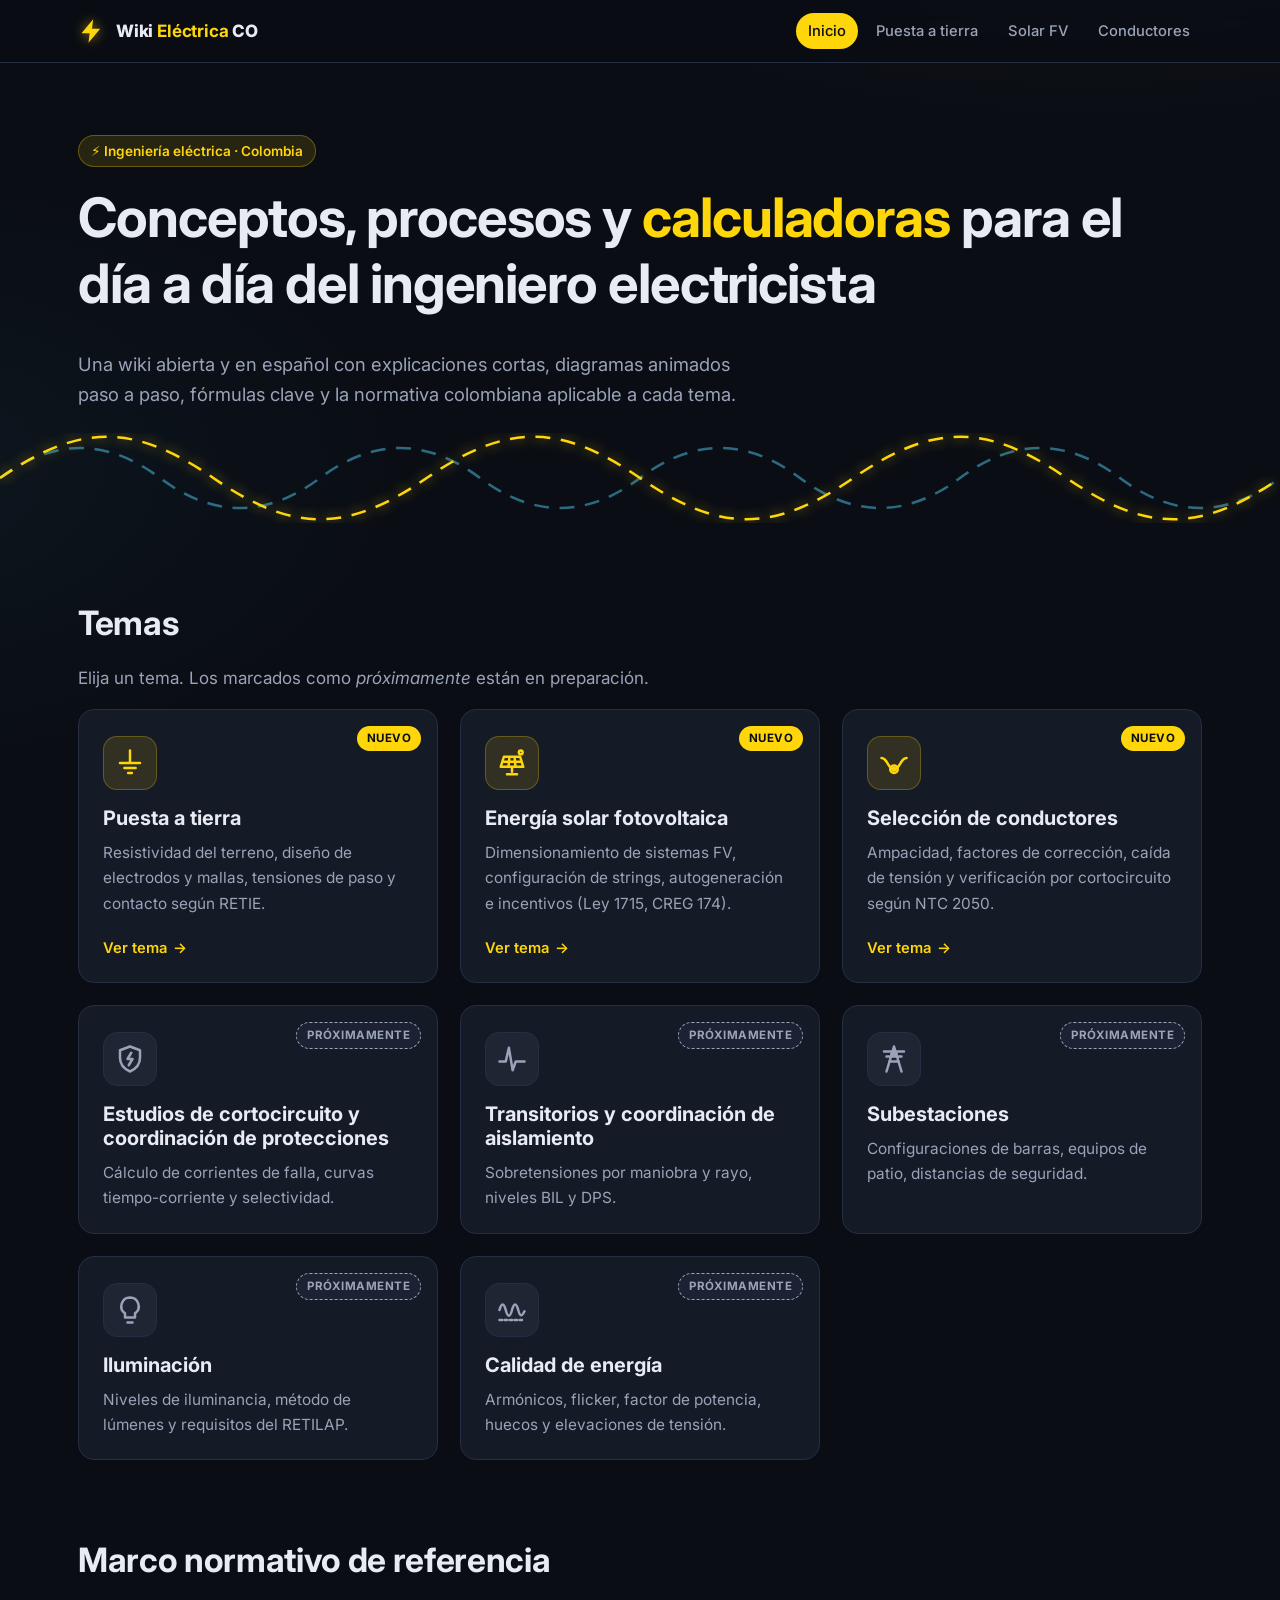
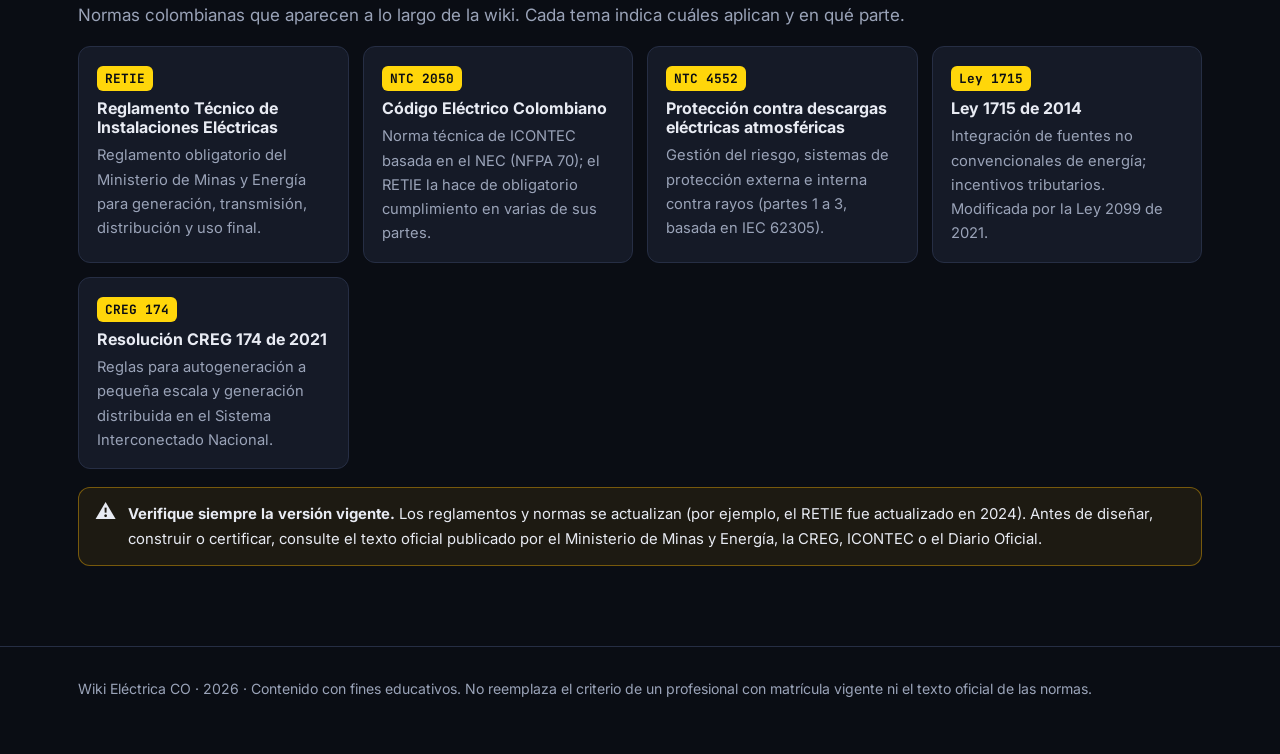
==== index.html @ b531fe26 "Crear wiki de ingeniería eléctrica para Colombia Sitio estático para GitHub Pages con página princip" ====
<!doctype html>
<html lang="es">
<head>
  <meta charset="utf-8">
  <meta name="viewport" content="width=device-width, initial-scale=1">
  <title>Wiki Eléctrica Colombia</title>
  <meta name="description" content="Wiki de ingeniería eléctrica en Colombia: puesta a tierra, energía solar fotovoltaica, selección de conductores y normativa (RETIE, NTC 2050, NTC 4552, Ley 1715, CREG 174).">
  <meta name="theme-color" content="#0a0d14">
  <link rel="icon" href="assets/favicon.svg" type="image/svg+xml">
  <link rel="preconnect" href="https://fonts.googleapis.com">
  <link rel="preconnect" href="https://fonts.gstatic.com" crossorigin>
  <link href="https://fonts.googleapis.com/css2?family=Inter:wght@400;500;600;700;800&family=JetBrains+Mono:wght@500;700&display=swap" rel="stylesheet">
  <link rel="stylesheet" href="css/styles.css">
</head>
<body>

  <header class="topbar">
    <div class="container">
      <a class="brand" href="index.html">
        <svg viewBox="0 0 24 24" fill="#ffd60a" aria-hidden="true"><path d="M13 2 3 14h7l-1 8 10-12h-7l1-8z"/></svg>
        <span>Wiki <b>Eléctrica</b> CO</span>
      </a>
      <button class="menu-btn" aria-label="Abrir menú" aria-expanded="false">☰</button>
      <nav class="nav">
        <a href="index.html" class="active">Inicio</a>
        <a href="temas/puesta-a-tierra.html">Puesta a tierra</a>
        <a href="temas/energia-solar.html">Solar FV</a>
        <a href="temas/seleccion-conductores.html">Conductores</a>
      </nav>
    </div>
  </header>

  <main>
    <section class="hero">
      <div class="container">
        <span class="kicker reveal">⚡ Ingeniería eléctrica · Colombia</span>
        <h1 class="reveal" data-delay="1">Conceptos, procesos y <span class="accent">calculadoras</span> para el día a día del ingeniero electricista</h1>
        <p class="lead reveal" data-delay="2">Una wiki abierta y en español con explicaciones cortas, diagramas animados paso a paso, fórmulas clave y la normativa colombiana aplicable a cada tema.</p>
      </div>
      <svg class="hero-wave" viewBox="0 0 1200 90" preserveAspectRatio="none" aria-hidden="true">
        <path class="second" d="M0 45 C 50 5, 100 5, 150 45 S 250 85, 300 45 S 400 5, 450 45 S 550 85, 600 45 S 700 5, 750 45 S 850 85, 900 45 S 1000 5, 1050 45 S 1150 85, 1200 45"/>
        <path d="M0 45 C 75 -10, 125 -10, 200 45 S 325 100, 400 45 S 525 -10, 600 45 S 725 100, 800 45 S 925 -10, 1000 45 S 1125 100, 1200 45"/>
      </svg>
    </section>

    <section id="temas">
      <div class="container">
        <h2 class="reveal">Temas</h2>
        <p class="muted reveal">Elija un tema. Los marcados como <em>próximamente</em> están en preparación.</p>

        <div class="cards">
          <!-- ===== Temas disponibles ===== -->
          <a class="card live reveal" data-delay="1" href="temas/puesta-a-tierra.html">
            <span class="badge new">Nuevo</span>
            <div class="icon"><svg viewBox="0 0 24 24"><path d="M12 2v10M4 12h16M7.5 16h9M10.5 20h3"/></svg></div>
            <h3>Puesta a tierra</h3>
            <p>Resistividad del terreno, diseño de electrodos y mallas, tensiones de paso y contacto según RETIE.</p>
            <span class="go">Ver tema <span>→</span></span>
          </a>

          <a class="card live reveal" data-delay="2" href="temas/energia-solar.html">
            <span class="badge new">Nuevo</span>
            <div class="icon"><svg viewBox="0 0 24 24"><path d="M3 15l2.5-8h13l2.5 8zM4.2 11h15.6M10 7l-.8 8M14 7l.8 8M12 15v4M8 21h8"/><circle cx="19" cy="3.5" r="1.5"/></svg></div>
            <h3>Energía solar fotovoltaica</h3>
            <p>Dimensionamiento de sistemas FV, configuración de strings, autogeneración e incentivos (Ley 1715, CREG 174).</p>
            <span class="go">Ver tema <span>→</span></span>
          </a>

          <a class="card live reveal" data-delay="3" href="temas/seleccion-conductores.html">
            <span class="badge new">Nuevo</span>
            <div class="icon"><svg viewBox="0 0 24 24"><path d="M2 8c5 0 5 9 10 9s5-9 10-9"/><circle cx="12" cy="17" r="3"/><circle cx="12" cy="17" r="1"/></svg></div>
            <h3>Selección de conductores</h3>
            <p>Ampacidad, factores de corrección, caída de tensión y verificación por cortocircuito según NTC 2050.</p>
            <span class="go">Ver tema <span>→</span></span>
          </a>

          <!-- ===== Próximamente =====
               Para publicar uno: cambie <div class="card soon"> por
               <a class="card live" href="temas/archivo.html"> y quite el badge. -->
          <div class="card soon reveal" data-delay="4" aria-disabled="true">
            <span class="badge">Próximamente</span>
            <div class="icon"><svg viewBox="0 0 24 24"><path d="M12 2l8 3v6c0 5-3.5 9-8 11-4.5-2-8-6-8-11V5z"/><path d="M13 7l-3 5h4l-3 5"/></svg></div>
            <h3>Estudios de cortocircuito y coordinación de protecciones</h3>
            <p>Cálculo de corrientes de falla, curvas tiempo-corriente y selectividad.</p>
          </div>

          <div class="card soon reveal" data-delay="5" aria-disabled="true">
            <span class="badge">Próximamente</span>
            <div class="icon"><svg viewBox="0 0 24 24"><path d="M2 14h5l2.5-11 3 18 2.5-7h7"/></svg></div>
            <h3>Transitorios y coordinación de aislamiento</h3>
            <p>Sobretensiones por maniobra y rayo, niveles BIL y DPS.</p>
          </div>

          <div class="card soon reveal" data-delay="6" aria-disabled="true">
            <span class="badge">Próximamente</span>
            <div class="icon"><svg viewBox="0 0 24 24"><path d="M12 2 6 22M12 2l6 20M8.2 14h7.6M9.8 8h4.4M4 6h16M6 10h12"/></svg></div>
            <h3>Subestaciones</h3>
            <p>Configuraciones de barras, equipos de patio, distancias de seguridad.</p>
          </div>

          <div class="card soon reveal" data-delay="7" aria-disabled="true">
            <span class="badge">Próximamente</span>
            <div class="icon"><svg viewBox="0 0 24 24"><path d="M9 18h6M10 22h4M12 2a7 7 0 0 0-4 12.7V18h8v-3.3A7 7 0 0 0 12 2z"/></svg></div>
            <h3>Iluminación</h3>
            <p>Niveles de iluminancia, método de lúmenes y requisitos del RETILAP.</p>
          </div>

          <div class="card soon reveal" data-delay="7" aria-disabled="true">
            <span class="badge">Próximamente</span>
            <div class="icon"><svg viewBox="0 0 24 24"><path d="M2 12c1.5-6 3.5-6 5 0s3.5 6 5 0 3.5-6 5 0 3 5 5 1"/><path d="M2 20h20" stroke-dasharray="2 2"/></svg></div>
            <h3>Calidad de energía</h3>
            <p>Armónicos, flicker, factor de potencia, huecos y elevaciones de tensión.</p>
          </div>
        </div>
      </div>
    </section>

    <section id="normativa">
      <div class="container">
        <h2 class="reveal">Marco normativo de referencia</h2>
        <p class="muted reveal">Normas colombianas que aparecen a lo largo de la wiki. Cada tema indica cuáles aplican y en qué parte.</p>
        <div class="norms">
          <div class="norm reveal" data-delay="1">
            <span class="tag">RETIE</span>
            <h4>Reglamento Técnico de Instalaciones Eléctricas</h4>
            <p>Reglamento obligatorio del Ministerio de Minas y Energía para generación, transmisión, distribución y uso final.</p>
          </div>
          <div class="norm reveal" data-delay="2">
            <span class="tag">NTC 2050</span>
            <h4>Código Eléctrico Colombiano</h4>
            <p>Norma técnica de ICONTEC basada en el NEC (NFPA 70); el RETIE la hace de obligatorio cumplimiento en varias de sus partes.</p>
          </div>
          <div class="norm reveal" data-delay="3">
            <span class="tag">NTC 4552</span>
            <h4>Protección contra descargas eléctricas atmosféricas</h4>
            <p>Gestión del riesgo, sistemas de protección externa e interna contra rayos (partes 1 a 3, basada en IEC 62305).</p>
          </div>
          <div class="norm reveal" data-delay="4">
            <span class="tag">Ley 1715</span>
            <h4>Ley 1715 de 2014</h4>
            <p>Integración de fuentes no convencionales de energía; incentivos tributarios. Modificada por la Ley 2099 de 2021.</p>
          </div>
          <div class="norm reveal" data-delay="5">
            <span class="tag">CREG 174</span>
            <h4>Resolución CREG 174 de 2021</h4>
            <p>Reglas para autogeneración a pequeña escala y generación distribuida en el Sistema Interconectado Nacional.</p>
          </div>
        </div>
        <div class="notice reveal">
          <span class="ico">⚠️</span>
          <p><strong>Verifique siempre la versión vigente.</strong> Los reglamentos y normas se actualizan (por ejemplo, el RETIE fue actualizado en 2024). Antes de diseñar, construir o certificar, consulte el texto oficial publicado por el Ministerio de Minas y Energía, la CREG, ICONTEC o el Diario Oficial.</p>
        </div>
      </div>
    </section>
  </main>

  <footer>
    <div class="container">
      <p>Wiki Eléctrica CO · <span data-year></span> · Contenido con fines educativos. No reemplaza el criterio de un profesional con matrícula vigente ni el texto oficial de las normas.</p>
    </div>
  </footer>

  <script src="js/main.js"></script>
</body>
</html>
---- css/styles.css ----
/* =========================================================
   Wiki Eléctrica Colombia — estilos globales
   Tema oscuro con acentos amarillo eléctrico.
   Para cambiar colores, edite las variables de :root.
   ========================================================= */

:root {
  --bg: #0a0d14;
  --bg-2: #10141f;
  --surface: #151a27;
  --surface-2: #1c2233;
  --border: #262e44;
  --text: #e8ebf3;
  --muted: #9aa3b8;
  --accent: #ffd60a;        /* amarillo eléctrico */
  --accent-2: #ffb703;
  --accent-soft: rgba(255, 214, 10, 0.12);
  --cyan: #4cc9f0;
  --green: #52d17c;
  --red: #ff5d73;
  --radius: 16px;
  --shadow: 0 10px 30px rgba(0, 0, 0, 0.35);
  --max: 1180px;
  --font: "Inter", system-ui, -apple-system, "Segoe UI", Roboto, sans-serif;
  --mono: "JetBrains Mono", ui-monospace, SFMono-Regular, Menlo, monospace;
}

*,
*::before,
*::after { box-sizing: border-box; }

html { scroll-behavior: smooth; }

body {
  margin: 0;
  font-family: var(--font);
  font-size: 17px;
  line-height: 1.65;
  color: var(--text);
  background:
    radial-gradient(1200px 600px at 85% -10%, rgba(255, 214, 10, 0.07), transparent 60%),
    radial-gradient(900px 500px at -10% 20%, rgba(76, 201, 240, 0.05), transparent 60%),
    var(--bg);
  min-height: 100vh;
}

img, svg { max-width: 100%; }

a { color: var(--accent); text-decoration: none; }
a:hover { text-decoration: underline; }

h1, h2, h3, h4 { line-height: 1.2; margin: 0 0 0.6em; }
h1 { font-size: clamp(2rem, 5vw, 3.4rem); letter-spacing: -0.02em; }
h2 { font-size: clamp(1.5rem, 3.4vw, 2.1rem); letter-spacing: -0.01em; }
h3 { font-size: 1.2rem; }
p { margin: 0 0 1em; }

.container { width: 100%; max-width: var(--max); margin: 0 auto; padding: 0 16px; }
@media (min-width: 700px) { .container { padding: 0 28px; } }

.accent { color: var(--accent); }
.muted { color: var(--muted); }

/* ---------- Barra superior ---------- */
.topbar {
  position: sticky;
  top: 0;
  z-index: 50;
  background: rgba(10, 13, 20, 0.82);
  backdrop-filter: blur(10px);
  -webkit-backdrop-filter: blur(10px);
  border-bottom: 1px solid var(--border);
}
.topbar .container {
  display: flex;
  align-items: center;
  justify-content: space-between;
  gap: 16px;
  height: 62px;
}
.brand {
  display: flex;
  align-items: center;
  gap: 10px;
  font-weight: 800;
  color: var(--text);
  letter-spacing: -0.01em;
}
.brand:hover { text-decoration: none; }
.brand svg { width: 28px; height: 28px; filter: drop-shadow(0 0 6px rgba(255, 214, 10, 0.6)); }
.brand span b { color: var(--accent); }

.nav { display: flex; gap: 6px; }
.nav a {
  color: var(--muted);
  padding: 6px 12px;
  border-radius: 999px;
  font-size: 0.92rem;
  font-weight: 500;
}
.nav a:hover, .nav a.active { color: var(--bg); background: var(--accent); text-decoration: none; }

.menu-btn {
  display: none;
  background: none;
  border: 1px solid var(--border);
  color: var(--text);
  border-radius: 10px;
  padding: 6px 10px;
  font-size: 1.1rem;
  cursor: pointer;
}
@media (max-width: 760px) {
  .menu-btn { display: block; }
  .nav {
    position: absolute;
    top: 62px; left: 0; right: 0;
    flex-direction: column;
    background: var(--bg-2);
    border-bottom: 1px solid var(--border);
    padding: 10px 16px 16px;
    display: none;
  }
  .nav.open { display: flex; }
  .nav a { padding: 10px 12px; }
}

/* ---------- Hero ---------- */
.hero { padding: 72px 0 40px; position: relative; overflow: hidden; }
.hero .kicker {
  display: inline-flex;
  align-items: center;
  gap: 8px;
  font-size: 0.85rem;
  font-weight: 600;
  color: var(--accent);
  background: var(--accent-soft);
  border: 1px solid rgba(255, 214, 10, 0.3);
  padding: 4px 12px;
  border-radius: 999px;
  margin-bottom: 18px;
}
.hero p.lead { font-size: 1.15rem; color: var(--muted); max-width: 680px; }
.hero-wave { width: 100%; height: 90px; margin-top: 24px; display: block; }
.hero-wave path {
  fill: none;
  stroke: var(--accent);
  stroke-width: 2.5;
  stroke-dasharray: 14 10;
  animation: dash-move 1.6s linear infinite;
  filter: drop-shadow(0 0 6px rgba(255, 214, 10, 0.7));
}
.hero-wave path.second { stroke: var(--cyan); opacity: 0.5; animation-duration: 2.4s; filter: none; }

.page-hero { padding: 48px 0 24px; }
.breadcrumb { font-size: 0.9rem; color: var(--muted); margin-bottom: 14px; }
.breadcrumb a { color: var(--muted); }
.breadcrumb a:hover { color: var(--accent); }

/* ---------- Secciones ---------- */
section { padding: 40px 0; }
.section-title { display: flex; align-items: center; gap: 12px; margin-bottom: 20px; }
.section-title .num {
  flex: none;
  width: 38px; height: 38px;
  display: grid; place-items: center;
  border-radius: 10px;
  background: var(--accent);
  color: var(--bg);
  font-weight: 800;
}
.section-title h2 { margin: 0; }

.panel {
  background: linear-gradient(180deg, var(--surface), var(--bg-2));
  border: 1px solid var(--border);
  border-radius: var(--radius);
  padding: 24px;
  box-shadow: var(--shadow);
}
@media (max-width: 600px) { .panel { padding: 18px; } }

.grid-2 { display: grid; grid-template-columns: 1fr; gap: 20px; }
@media (min-width: 860px) { .grid-2 { grid-template-columns: 1fr 1fr; } }

/* ---------- Tarjetas de temas ---------- */
.cards {
  display: grid;
  grid-template-columns: repeat(auto-fill, minmax(270px, 1fr));
  gap: 22px;
}
.card {
  position: relative;
  display: flex;
  flex-direction: column;
  gap: 10px;
  padding: 26px 24px 22px;
  border-radius: var(--radius);
  background: var(--surface);
  border: 1px solid var(--border);
  color: var(--text);
  overflow: hidden;
  isolation: isolate;
  transition: transform 0.35s cubic-bezier(.2,.8,.2,1), border-color 0.35s, box-shadow 0.35s;
}
.card:hover { text-decoration: none; }
/* Brillo que sigue al cursor (posición la fija main.js) */
.card::before {
  content: "";
  position: absolute;
  inset: 0;
  z-index: -1;
  background: radial-gradient(380px circle at var(--mx, 50%) var(--my, 0%), rgba(255, 214, 10, 0.16), transparent 45%);
  opacity: 0;
  transition: opacity 0.35s;
}
/* Línea de "corriente" que recorre el borde superior */
.card::after {
  content: "";
  position: absolute;
  left: -40%;
  top: 0;
  width: 40%;
  height: 2px;
  background: linear-gradient(90deg, transparent, var(--accent), transparent);
  opacity: 0;
}
.card.live:hover {
  transform: translateY(-6px);
  border-color: rgba(255, 214, 10, 0.55);
  box-shadow: 0 18px 40px rgba(0, 0, 0, 0.45), 0 0 0 1px rgba(255, 214, 10, 0.2), 0 0 30px rgba(255, 214, 10, 0.12);
}
.card.live:hover::before { opacity: 1; }
.card.live:hover::after { opacity: 1; animation: spark-run 1.1s ease-in-out infinite; }
.card .icon {
  width: 54px; height: 54px;
  border-radius: 14px;
  display: grid; place-items: center;
  background: var(--accent-soft);
  border: 1px solid rgba(255, 214, 10, 0.25);
  transition: transform 0.4s;
}
.card .icon svg { width: 30px; height: 30px; stroke: var(--accent); fill: none; stroke-width: 2; stroke-linecap: round; stroke-linejoin: round; }
.card.live:hover .icon { transform: rotate(-8deg) scale(1.08); }
.card h3 { margin: 6px 0 0; font-size: 1.25rem; }
.card p { color: var(--muted); font-size: 0.96rem; margin: 0; flex: 1; }
.card .go {
  margin-top: 10px;
  font-weight: 600;
  font-size: 0.92rem;
  color: var(--accent);
  display: inline-flex; align-items: center; gap: 6px;
}
.card .go span { transition: transform 0.3s; }
.card.live:hover .go span { transform: translateX(6px); }

.card.soon { opacity: 0.6; cursor: default; }
.card.soon .icon { background: rgba(154, 163, 184, 0.08); border-color: var(--border); }
.card.soon .icon svg { stroke: var(--muted); }
.card.soon:hover { opacity: 0.8; }
.badge {
  position: absolute;
  top: 16px; right: 16px;
  font-size: 0.72rem;
  font-weight: 700;
  letter-spacing: 0.04em;
  text-transform: uppercase;
  padding: 3px 10px;
  border-radius: 999px;
  background: var(--surface-2);
  border: 1px dashed var(--muted);
  color: var(--muted);
}
.badge.new { background: var(--accent); color: var(--bg); border: none; }

/* ---------- Aparición suave al hacer scroll ---------- */
.reveal { opacity: 0; transform: translateY(26px); transition: opacity 0.7s ease, transform 0.7s cubic-bezier(.2,.8,.2,1); }
.reveal.visible { opacity: 1; transform: none; }
.reveal[data-delay="1"] { transition-delay: 0.08s; }
.reveal[data-delay="2"] { transition-delay: 0.16s; }
.reveal[data-delay="3"] { transition-delay: 0.24s; }
.reveal[data-delay="4"] { transition-delay: 0.32s; }
.reveal[data-delay="5"] { transition-delay: 0.40s; }
.reveal[data-delay="6"] { transition-delay: 0.48s; }
.reveal[data-delay="7"] { transition-delay: 0.56s; }

/* ---------- Explicación ---------- */
.concept { display: grid; gap: 20px; grid-template-columns: 1fr; align-items: center; }
@media (min-width: 860px) { .concept { grid-template-columns: 1.2fr 1fr; } }
.keypoints { list-style: none; padding: 0; margin: 0; display: grid; gap: 10px; }
.keypoints li {
  padding: 10px 14px 10px 40px;
  border-radius: 12px;
  background: var(--surface-2);
  border: 1px solid var(--border);
  position: relative;
}
.keypoints li::before {
  content: "⚡";
  position: absolute; left: 12px; top: 9px;
}

/* ---------- Paso a paso (stepper) ---------- */
.stepper { display: grid; gap: 20px; grid-template-columns: 1fr; }
@media (min-width: 900px) { .stepper { grid-template-columns: 330px 1fr; } }

.step-list { list-style: none; margin: 0; padding: 0; display: grid; gap: 8px; counter-reset: paso; }
@media (max-width: 899px) {
  .step-list { display: flex; overflow-x: auto; gap: 8px; padding-bottom: 6px; scroll-snap-type: x mandatory; }
  .step-list li { flex: 0 0 auto; scroll-snap-align: start; }
}
.step-list button {
  width: 100%;
  text-align: left;
  display: flex; align-items: center; gap: 12px;
  background: var(--surface);
  border: 1px solid var(--border);
  color: var(--muted);
  border-radius: 12px;
  padding: 10px 14px;
  cursor: pointer;
  font: inherit;
  font-size: 0.95rem;
  transition: all 0.25s;
}
.step-list button:hover { color: var(--text); border-color: rgba(255, 214, 10, 0.4); }
.step-list button .n {
  flex: none;
  width: 28px; height: 28px;
  display: grid; place-items: center;
  border-radius: 50%;
  border: 1.5px solid var(--muted);
  font-weight: 700; font-size: 0.85rem;
  transition: all 0.25s;
}
.step-list button[aria-selected="true"] {
  color: var(--text);
  background: var(--surface-2);
  border-color: var(--accent);
  box-shadow: 0 0 0 1px rgba(255, 214, 10, 0.2), 0 0 24px rgba(255, 214, 10, 0.08);
}
.step-list button[aria-selected="true"] .n { background: var(--accent); border-color: var(--accent); color: var(--bg); }
.step-list button.done .n { border-color: var(--green); color: var(--green); }
@media (max-width: 899px) { .step-list button { white-space: nowrap; } }

.step-stage {
  background: var(--surface);
  border: 1px solid var(--border);
  border-radius: var(--radius);
  padding: 20px;
  min-height: 420px;
  display: flex; flex-direction: column;
}
.step-panel { display: none; }
.step-panel.active { display: block; animation: fade-up 0.5s ease both; }
.step-panel h3 { color: var(--accent); }
.step-panel .figure {
  background: radial-gradient(circle at 50% 30%, #161d2e, #0d111b);
  border: 1px solid var(--border);
  border-radius: 12px;
  padding: 8px;
  margin-bottom: 14px;
}
.step-panel svg.diagram { display: block; width: 100%; height: auto; max-height: 300px; }
.step-controls { display: flex; gap: 10px; justify-content: space-between; align-items: center; margin-top: auto; padding-top: 14px; flex-wrap: wrap; }
.progress { flex: 1; min-width: 120px; height: 4px; background: var(--border); border-radius: 4px; overflow: hidden; }
.progress span { display: block; height: 100%; width: 0; background: var(--accent); transition: width 0.4s; }

.btn {
  display: inline-flex; align-items: center; gap: 8px;
  border: 1px solid var(--border);
  background: var(--surface-2);
  color: var(--text);
  font: inherit; font-weight: 600; font-size: 0.92rem;
  padding: 9px 16px;
  border-radius: 10px;
  cursor: pointer;
  transition: all 0.2s;
}
.btn:hover { border-color: var(--accent); color: var(--accent); }
.btn.primary { background: var(--accent); color: var(--bg); border-color: var(--accent); }
.btn.primary:hover { background: var(--accent-2); color: var(--bg); }
.btn:disabled { opacity: 0.4; cursor: not-allowed; }

/* ---------- Clases de animación SVG ----------
   Sólo se ejecutan cuando el paso está activo.
   Use style="--d:0.6s" para retrasar un elemento. */
.diagram { font-size: 13px; }
.diagram text { font-family: var(--font); fill: var(--text); }
.diagram .lbl { fill: var(--muted); font-size: 11.5px; }
.diagram .hl { fill: var(--accent); font-weight: 700; }
.diagram .stroke-a { stroke: var(--accent); }
.diagram .ground { fill: #2a2117; }
.diagram .soil-line { stroke: #6b5536; stroke-width: 2; }

.step-panel.active .draw {
  stroke-dasharray: var(--len, 600);
  stroke-dashoffset: var(--len, 600);
  animation: draw 1.4s ease forwards;
  animation-delay: var(--d, 0s);
}
.step-panel.active .pop {
  opacity: 0;
  transform-box: fill-box;
  transform-origin: center;
  animation: pop 0.5s cubic-bezier(.2,1.4,.4,1) forwards;
  animation-delay: var(--d, 0s);
}
.step-panel.active .fade {
  opacity: 0;
  animation: fade 0.6s ease forwards;
  animation-delay: var(--d, 0s);
}
.step-panel.active .rise {
  transform-box: fill-box;
  transform-origin: bottom;
  transform: scaleY(0);
  animation: rise 0.8s cubic-bezier(.2,.8,.2,1) forwards;
  animation-delay: var(--d, 0s);
}
.step-panel.active .grow {
  transform-box: fill-box;
  transform-origin: left;
  transform: scaleX(0);
  animation: growx 0.9s cubic-bezier(.2,.8,.2,1) forwards;
  animation-delay: var(--d, 0s);
}
.step-panel.active .flow {
  stroke-dasharray: 8 8;
  animation: dash-move 0.9s linear infinite;
}
.step-panel.active .flow.rev { animation-direction: reverse; }
.step-panel.active .pulse {
  transform-box: fill-box;
  transform-origin: center;
  animation: pulse 1.6s ease-in-out infinite;
  animation-delay: var(--d, 0s);
}
.step-panel.active .blink { animation: blink 1s steps(2, start) infinite; animation-delay: var(--d, 0s); }
.step-panel.active .spin { transform-box: fill-box; transform-origin: center; animation: spin 12s linear infinite; }
.step-panel.active .bob { animation: bob 2s ease-in-out infinite; }
.step-panel.active .scan { animation: scan 2.2s cubic-bezier(.4,0,.2,1) forwards; animation-delay: var(--d, 0s); }
.step-panel.active .heat { animation: heat 1.4s ease-in-out infinite alternate; }

@keyframes draw { to { stroke-dashoffset: 0; } }
@keyframes pop { from { opacity: 0; transform: scale(0.3); } to { opacity: 1; transform: scale(1); } }
@keyframes fade { to { opacity: 1; } }
@keyframes rise { to { transform: scaleY(1); } }
@keyframes growx { to { transform: scaleX(1); } }
@keyframes dash-move { to { stroke-dashoffset: -32; } }
@keyframes pulse { 0%, 100% { transform: scale(1); opacity: 1; } 50% { transform: scale(1.15); opacity: 0.6; } }
@keyframes blink { to { visibility: hidden; } }
@keyframes spin { to { transform: rotate(360deg); } }
@keyframes bob { 0%, 100% { transform: translateY(0); } 50% { transform: translateY(-4px); } }
@keyframes scan { to { transform: translateY(var(--ty, 0px)); } }
@keyframes heat { from { fill: #d9965a; } to { fill: #ff5d73; } }
@keyframes fade-up { from { opacity: 0; transform: translateY(10px); } to { opacity: 1; transform: none; } }
@keyframes spark-run { from { left: -40%; } to { left: 100%; } }

/* ---------- Fórmulas ---------- */
.formulas { display: grid; gap: 16px; grid-template-columns: repeat(auto-fit, minmax(300px, 1fr)); }
.formula {
  background: var(--surface);
  border: 1px solid var(--border);
  border-left: 4px solid var(--accent);
  border-radius: 12px;
  padding: 18px 20px;
}
.formula h4 { margin: 0 0 6px; font-size: 1rem; }
.formula .eq {
  overflow-x: auto;
  padding: 10px 0;
  font-size: 1.05rem;
  color: #fff;
}
.formula .where { font-size: 0.88rem; color: var(--muted); margin: 0; }
.formula .where b { color: var(--text); font-weight: 600; }
.katex { color: #fff; }
.katex .accent { color: inherit; } /* KaTeX usa la clase "accent" para las tildes */

/* ---------- Normativa ---------- */
.norms { display: grid; gap: 14px; grid-template-columns: repeat(auto-fit, minmax(260px, 1fr)); }
.norm {
  background: var(--surface);
  border: 1px solid var(--border);
  border-radius: 12px;
  padding: 16px 18px;
  transition: border-color 0.3s, transform 0.3s;
}
.norm:hover { border-color: rgba(255, 214, 10, 0.45); transform: translateY(-3px); }
.norm .tag {
  display: inline-block;
  font-family: var(--mono);
  font-size: 0.8rem;
  font-weight: 700;
  color: var(--bg);
  background: var(--accent);
  border-radius: 6px;
  padding: 2px 8px;
  margin-bottom: 8px;
}
.norm h4 { margin: 0 0 6px; font-size: 1rem; }
.norm p { margin: 0; font-size: 0.92rem; color: var(--muted); }

.notice {
  display: flex; gap: 12px; align-items: flex-start;
  margin-top: 18px;
  padding: 14px 16px;
  border-radius: 12px;
  background: rgba(255, 183, 3, 0.08);
  border: 1px solid rgba(255, 183, 3, 0.4);
  font-size: 0.93rem;
}
.notice .ico { font-size: 1.3rem; line-height: 1; }
.notice p { margin: 0; }

/* ---------- Calculadoras ---------- */
.calc { display: grid; gap: 22px; grid-template-columns: 1fr; }
@media (min-width: 860px) { .calc { grid-template-columns: 1fr 1fr; } }
.calc + .calc { margin-top: 26px; padding-top: 26px; border-top: 1px dashed var(--border); }
.field { display: grid; gap: 6px; margin-bottom: 14px; }
.field label { font-size: 0.9rem; font-weight: 600; }
.field small { color: var(--muted); font-size: 0.8rem; }
.field input, .field select {
  width: 100%;
  font: inherit;
  font-size: 1rem;
  color: var(--text);
  background: var(--bg-2);
  border: 1px solid var(--border);
  border-radius: 10px;
  padding: 10px 12px;
  transition: border-color 0.2s, box-shadow 0.2s;
}
.field input:focus, .field select:focus { outline: none; border-color: var(--accent); box-shadow: 0 0 0 3px rgba(255, 214, 10, 0.18); }
.row-2 { display: grid; gap: 12px; grid-template-columns: 1fr 1fr; }
@media (max-width: 420px) { .row-2 { grid-template-columns: 1fr; } }

.results {
  background: var(--bg-2);
  border: 1px solid var(--border);
  border-radius: 14px;
  padding: 18px;
  display: grid; gap: 12px; align-content: start;
}
.result {
  display: flex; justify-content: space-between; align-items: baseline; gap: 10px;
  padding-bottom: 10px;
  border-bottom: 1px solid var(--border);
}
.result:last-of-type { border-bottom: none; }
.result span { color: var(--muted); font-size: 0.92rem; }
.result strong { font-family: var(--mono); font-size: 1.15rem; color: var(--text); text-align: right; }
.result.big strong { font-size: 1.6rem; color: var(--accent); text-shadow: 0 0 18px rgba(255, 214, 10, 0.35); }
.status { padding: 10px 14px; border-radius: 10px; font-size: 0.92rem; font-weight: 600; }
.status.ok { background: rgba(82, 209, 124, 0.1); color: var(--green); border: 1px solid rgba(82, 209, 124, 0.35); }
.status.bad { background: rgba(255, 93, 115, 0.1); color: var(--red); border: 1px solid rgba(255, 93, 115, 0.35); }
.status.info { background: var(--accent-soft); color: var(--accent); border: 1px solid rgba(255, 214, 10, 0.3); }
.calc-note { font-size: 0.82rem; color: var(--muted); margin: 0; }
.flash { animation: flash 0.5s ease; }
@keyframes flash { from { color: var(--accent); } }

/* ---------- Tabla ---------- */
.table-wrap { overflow-x: auto; }
table { width: 100%; border-collapse: collapse; font-size: 0.92rem; }
th, td { padding: 8px 10px; text-align: left; border-bottom: 1px solid var(--border); }
th { color: var(--accent); font-weight: 600; }

/* ---------- Navegación entre temas ---------- */
.pager { display: grid; gap: 14px; grid-template-columns: 1fr 1fr; }
.pager a {
  padding: 16px 18px;
  border-radius: 12px;
  border: 1px solid var(--border);
  background: var(--surface);
  color: var(--text);
  transition: border-color 0.3s;
}
.pager a:hover { border-color: var(--accent); text-decoration: none; }
.pager small { display: block; color: var(--muted); }
.pager .next { text-align: right; }

/* ---------- Pie ---------- */
footer {
  margin-top: 40px;
  padding: 30px 0 40px;
  border-top: 1px solid var(--border);
  color: var(--muted);
  font-size: 0.88rem;
}
footer .container { display: grid; gap: 8px; }

/* ---------- Movimiento reducido ---------- */
@media (prefers-reduced-motion: reduce) {
  *, *::before, *::after { animation-duration: 0.01ms !important; animation-iteration-count: 1 !important; transition-duration: 0.01ms !important; }
  .reveal { opacity: 1; transform: none; }
}

@media (max-width: 560px) {
  .step-controls .progress { order: -1; flex-basis: 100%; }
  .step-controls .btn { flex: 1; justify-content: center; padding: 9px 10px; }
}
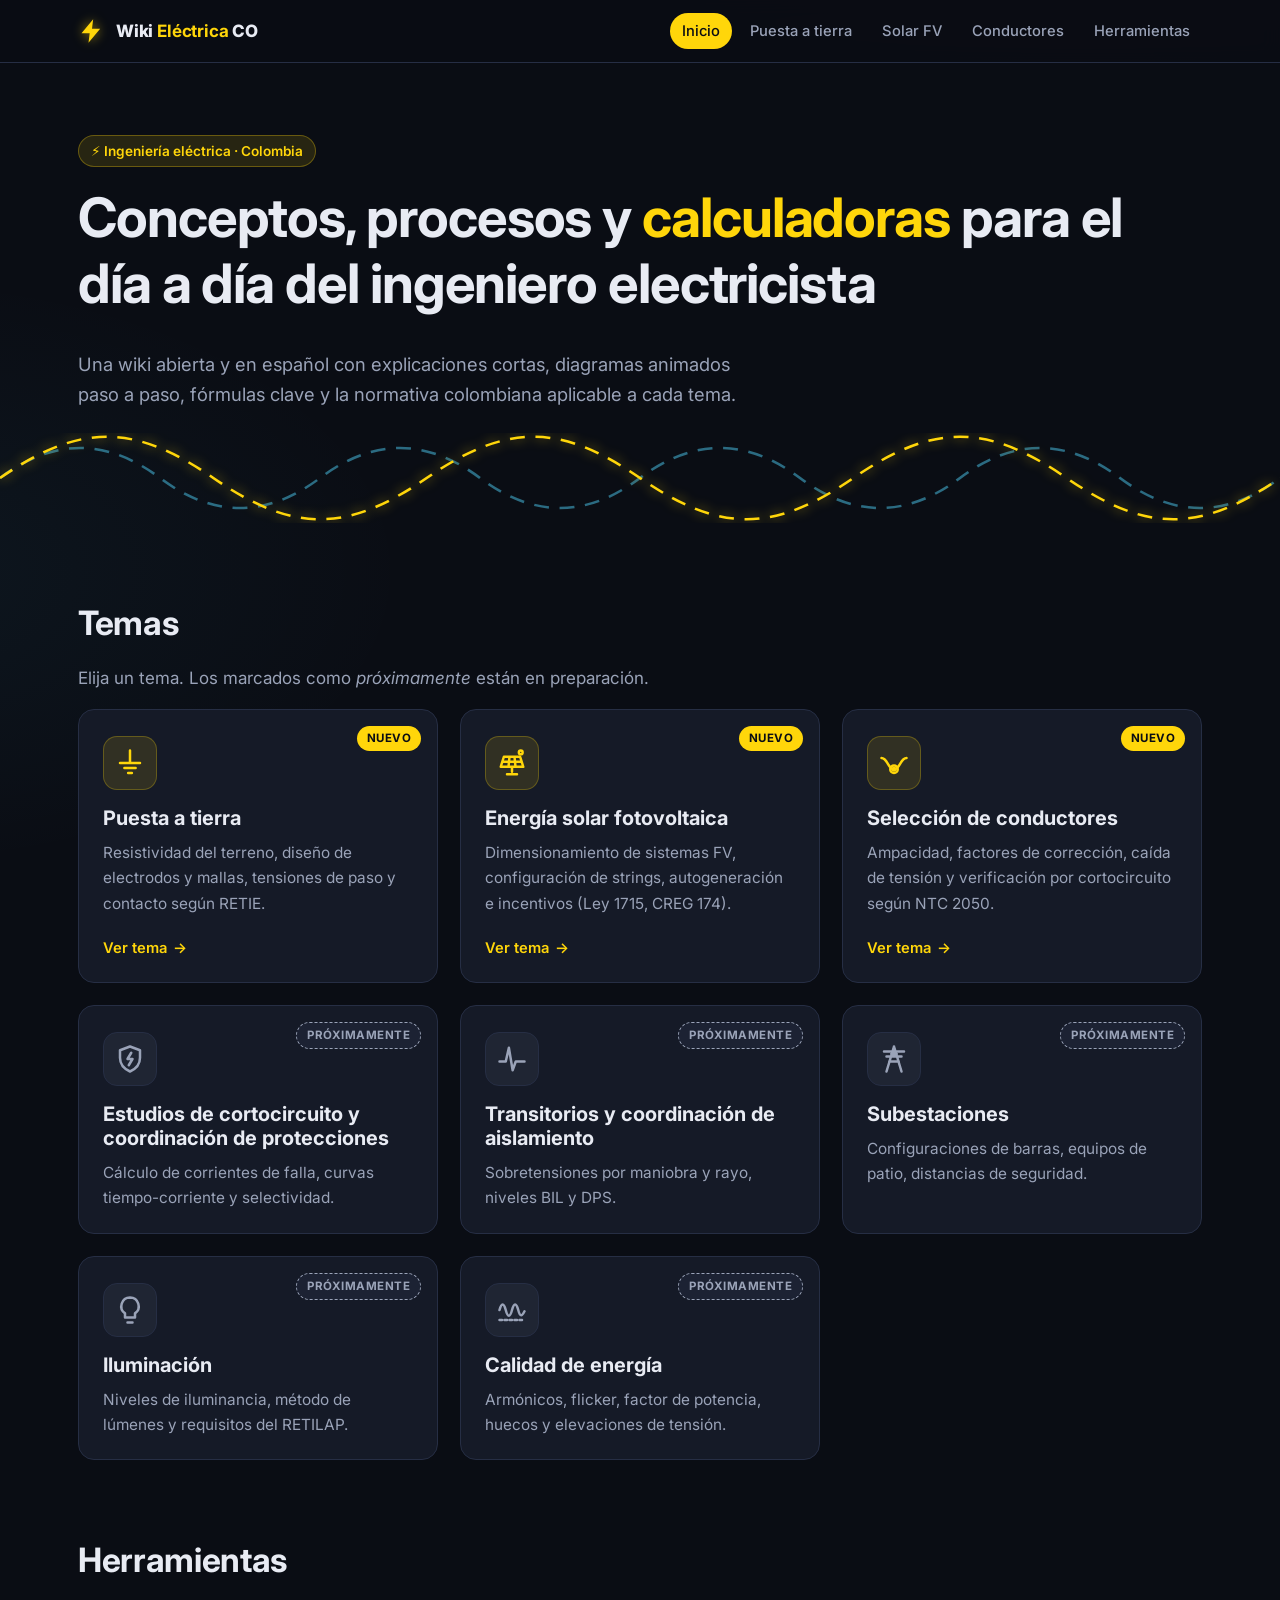
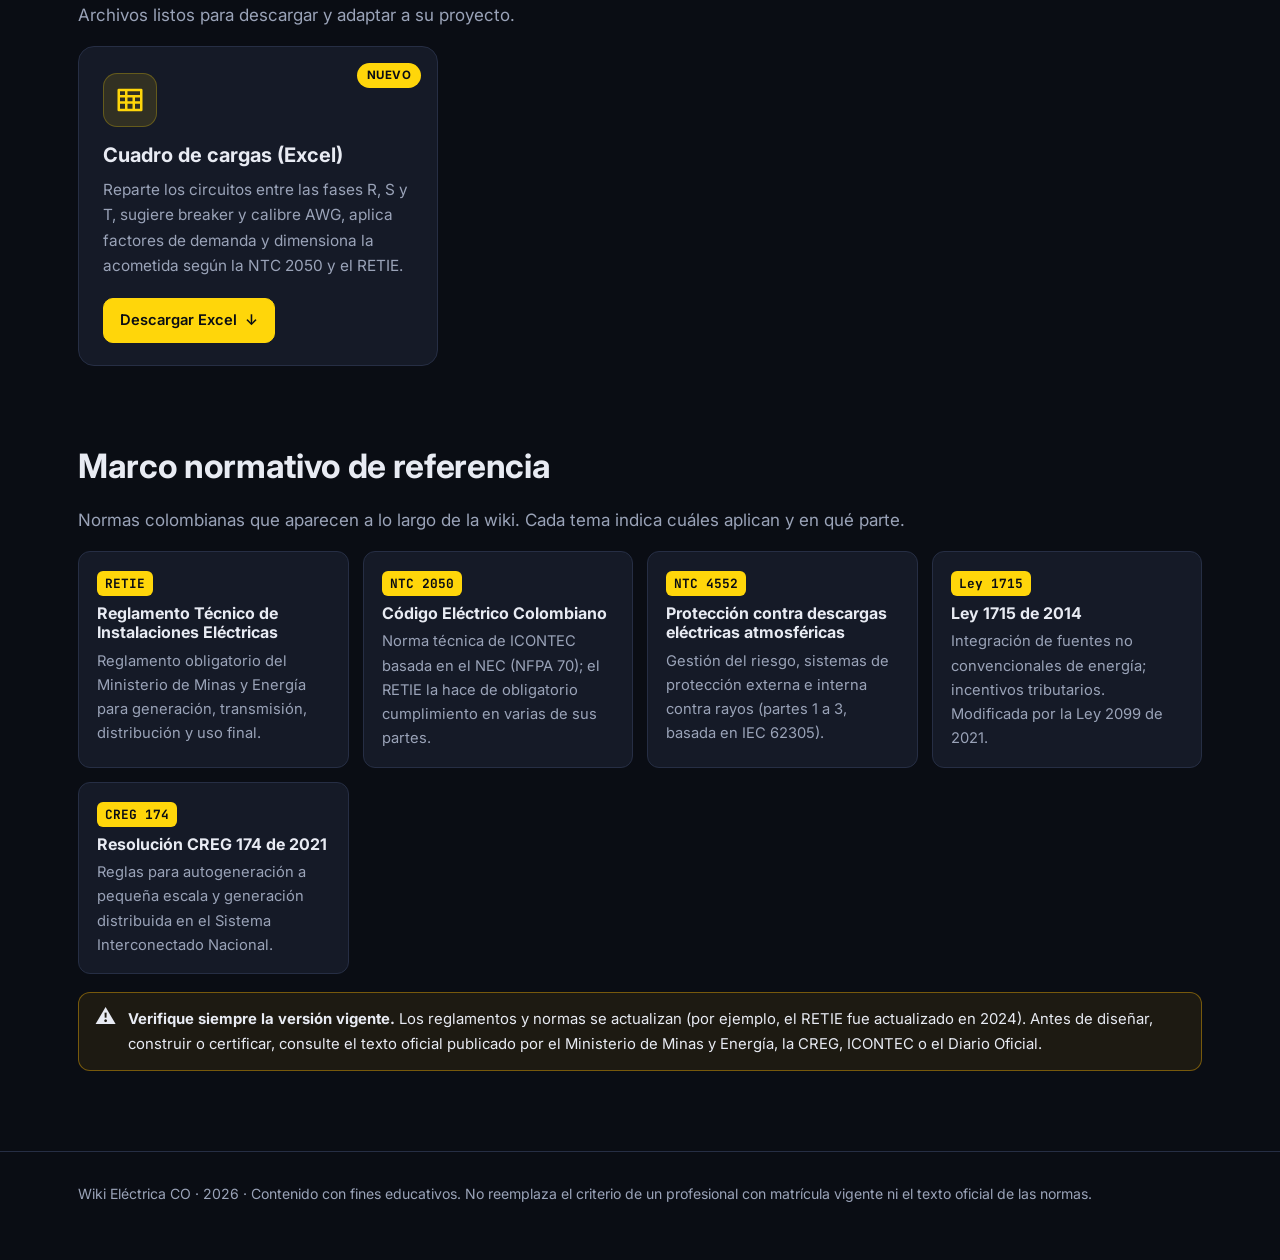
==== commit da9fed86: "Agregar cuadro de cargas en Excel y sección Herramientas - herramientas/cuadro_de_cargas.xlsx: libro" ====
--- a/index.html
+++ b/index.html
@@ -26,6 +26,7 @@
         <a href="temas/puesta-a-tierra.html">Puesta a tierra</a>
         <a href="temas/energia-solar.html">Solar FV</a>
         <a href="temas/seleccion-conductores.html">Conductores</a>
+        <a href="#herramientas">Herramientas</a>
       </nav>
     </div>
   </header>
@@ -115,6 +116,23 @@
       </div>
     </section>
 
+    <section id="herramientas">
+      <div class="container">
+        <h2 class="reveal">Herramientas</h2>
+        <p class="muted reveal">Archivos listos para descargar y adaptar a su proyecto.</p>
+
+        <div class="cards">
+          <div class="card live reveal" data-delay="1">
+            <span class="badge new">Nuevo</span>
+            <div class="icon"><svg viewBox="0 0 24 24"><path d="M3 4h18v16H3zM3 9h18M3 14h18M9 4v16M15 9v11"/></svg></div>
+            <h3>Cuadro de cargas (Excel)</h3>
+            <p>Reparte los circuitos entre las fases R, S y T, sugiere breaker y calibre AWG, aplica factores de demanda y dimensiona la acometida según la NTC 2050 y el RETIE.</p>
+            <a class="btn primary" href="herramientas/cuadro_de_cargas.xlsx" download>Descargar Excel <span aria-hidden="true">↓</span></a>
+          </div>
+        </div>
+      </div>
+    </section>
+
     <section id="normativa">
       <div class="container">
         <h2 class="reveal">Marco normativo de referencia</h2>
--- a/css/styles.css
+++ b/css/styles.css
@@ -159,6 +159,7 @@
 
 /* ---------- Secciones ---------- */
 section { padding: 40px 0; }
+section[id] { scroll-margin-top: 70px; }  /* el título no queda bajo la barra fija al saltar a un ancla */
 .section-title { display: flex; align-items: center; gap: 12px; margin-bottom: 20px; }
 .section-title .num {
   flex: none;
@@ -253,6 +254,12 @@
 }
 .card .go span { transition: transform 0.3s; }
 .card.live:hover .go span { transform: translateX(6px); }
+
+/* Botón dentro de una tarjeta (sección Herramientas) */
+.card .btn { align-self: flex-start; margin-top: 10px; }
+.card .btn:hover { text-decoration: none; }
+.card .btn span { display: inline-block; }
+.card.live:hover .btn span { animation: bob 1s ease-in-out infinite; }
 
 .card.soon { opacity: 0.6; cursor: default; }
 .card.soon .icon { background: rgba(154, 163, 184, 0.08); border-color: var(--border); }
